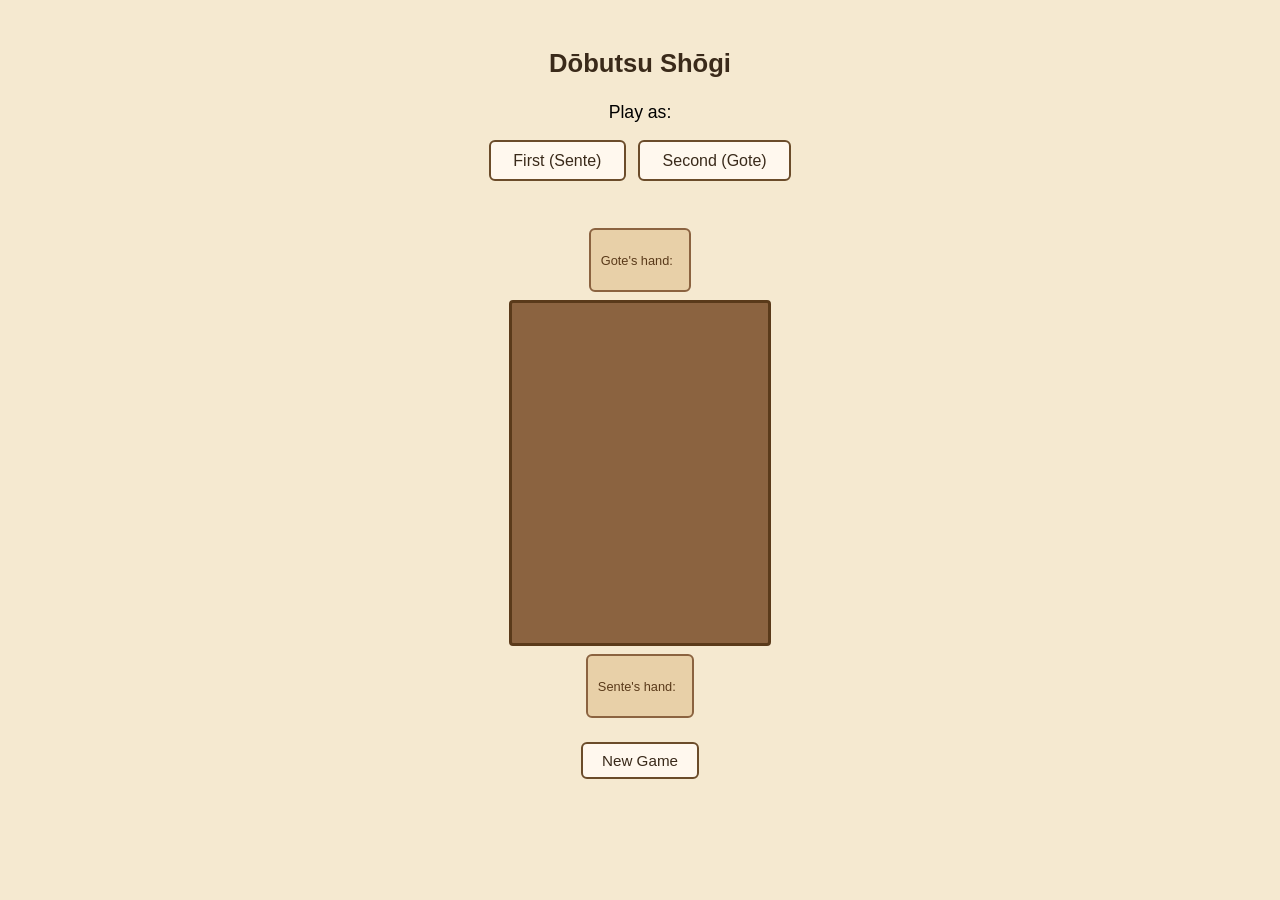
==== src/web/index.html @ 400ea5b1 "very very buggy gui prototype" ====
<!DOCTYPE html>
<html lang="en">
<head>
  <meta charset="UTF-8">
  <meta name="viewport" content="width=device-width, initial-scale=1.0">
  <title>Dōbutsu Shōgi</title>
  <link rel="stylesheet" href="style.css">
</head>
<body>
  <div id="app">
    <h1>Dōbutsu Shōgi</h1>

    <div id="setup-screen">
      <p>Play as:</p>
      <button id="btn-play-first">First (Sente)</button>
      <button id="btn-play-second">Second (Gote)</button>
    </div>

    <div id="game-screen" hidden>
      <div id="status-bar"></div>

      <!-- Gote's captured pieces (top) -->
      <div id="hand-gote" class="hand hand-gote">
        <span class="hand-label">Gote's hand:</span>
        <div class="hand-pieces"></div>
      </div>

      <!-- 3×4 board -->
      <div id="board">
        <!-- cells injected by JS, row 4 (top) first -->
      </div>

      <!-- Sente's captured pieces (bottom) -->
      <div id="hand-sente" class="hand hand-sente">
        <span class="hand-label">Sente's hand:</span>
        <div class="hand-pieces"></div>
      </div>

      <button id="btn-new-game">New Game</button>
    </div>
  </div>

  <script src="game.js"></script>
</body>
</html>
---- src/web/style.css ----
*, *::before, *::after { box-sizing: border-box; }

body {
  font-family: sans-serif;
  background: #f5e9d0;
  display: flex;
  justify-content: center;
  padding: 2rem 1rem;
  margin: 0;
}

#app {
  text-align: center;
}

h1 {
  font-size: 1.6rem;
  margin-bottom: 1.5rem;
  color: #3a2a1a;
}

/* ── Setup screen ─────────────────────────────────────────── */

#setup-screen p {
  font-size: 1.1rem;
  margin-bottom: 0.8rem;
}

#setup-screen button {
  margin: 0.25rem;
  padding: 0.6rem 1.4rem;
  font-size: 1rem;
  cursor: pointer;
  border: 2px solid #6b4c2a;
  border-radius: 6px;
  background: #fff8ee;
  color: #3a2a1a;
}

#setup-screen button:hover { background: #ffe8c0; }

/* ── Status bar ───────────────────────────────────────────── */

#game-screen {
  display: flex;
  flex-direction: column;
  align-items: center;
}

#status-bar {
  font-size: 1rem;
  min-height: 1.6em;
  margin-bottom: 0.6rem;
  color: #5a3a1a;
}

/* ── Board ────────────────────────────────────────────────── */

#board {
  display: grid;
  grid-template-columns: repeat(3, 80px);
  grid-template-rows: repeat(4, 80px);
  gap: 4px;
  background: #8b6340;
  padding: 4px;
  border: 3px solid #5a3a1a;
  border-radius: 4px;
  display: inline-grid;
}

.cell {
  background: #d4a96a;
  width: 80px;
  height: 80px;
  display: flex;
  align-items: center;
  justify-content: center;
  cursor: default;
  position: relative;
  border-radius: 2px;
}

.cell.selectable { cursor: pointer; }
.cell.selectable:hover { background: #e8c080; }

.cell.selected {
  background: #a8d080;
  outline: 3px solid #4a8a20;
}

.cell.reachable {
  background: #b8d8f8;
  cursor: pointer;
}
.cell.reachable:hover { background: #90c8f0; }

.cell.reachable::after {
  content: '';
  width: 22px;
  height: 22px;
  border-radius: 50%;
  background: rgba(30, 100, 200, 0.35);
  position: absolute;
}

/* Hide the dot when there's a piece to capture */
.cell.reachable .piece ~ ::after { display: none; }

/* ── Pieces ───────────────────────────────────────────────── */

.piece {
  width: 64px;
  height: 64px;
  user-select: none;
  pointer-events: none;
}

/* ── Hand areas ───────────────────────────────────────────── */

.hand {
  display: flex;
  align-items: center;
  gap: 0.4rem;
  padding: 0.4rem 0.6rem;
  background: #e8d0a8;
  border: 2px solid #8b6340;
  border-radius: 6px;
  margin: 0.5rem 0;
  min-height: 64px;
}

.hand-label {
  font-size: 0.8rem;
  color: #5a3a1a;
  white-space: nowrap;
}

.hand-pieces {
  display: flex;
  flex-wrap: wrap;
  gap: 4px;
}

.hand-piece {
  width: 52px;
  height: 52px;
  pointer-events: auto;
}

.hand-piece.selectable { cursor: pointer; }
.hand-piece.selectable:hover { filter: brightness(1.15); }
.hand-piece.selected { outline: 3px solid #4a8a20; border-radius: 4px; }

/* ── New game button ──────────────────────────────────────── */

#btn-new-game {
  margin-top: 1rem;
  padding: 0.5rem 1.2rem;
  font-size: 0.95rem;
  cursor: pointer;
  border: 2px solid #6b4c2a;
  border-radius: 6px;
  background: #fff8ee;
  color: #3a2a1a;
}

#btn-new-game:hover { background: #ffe8c0; }
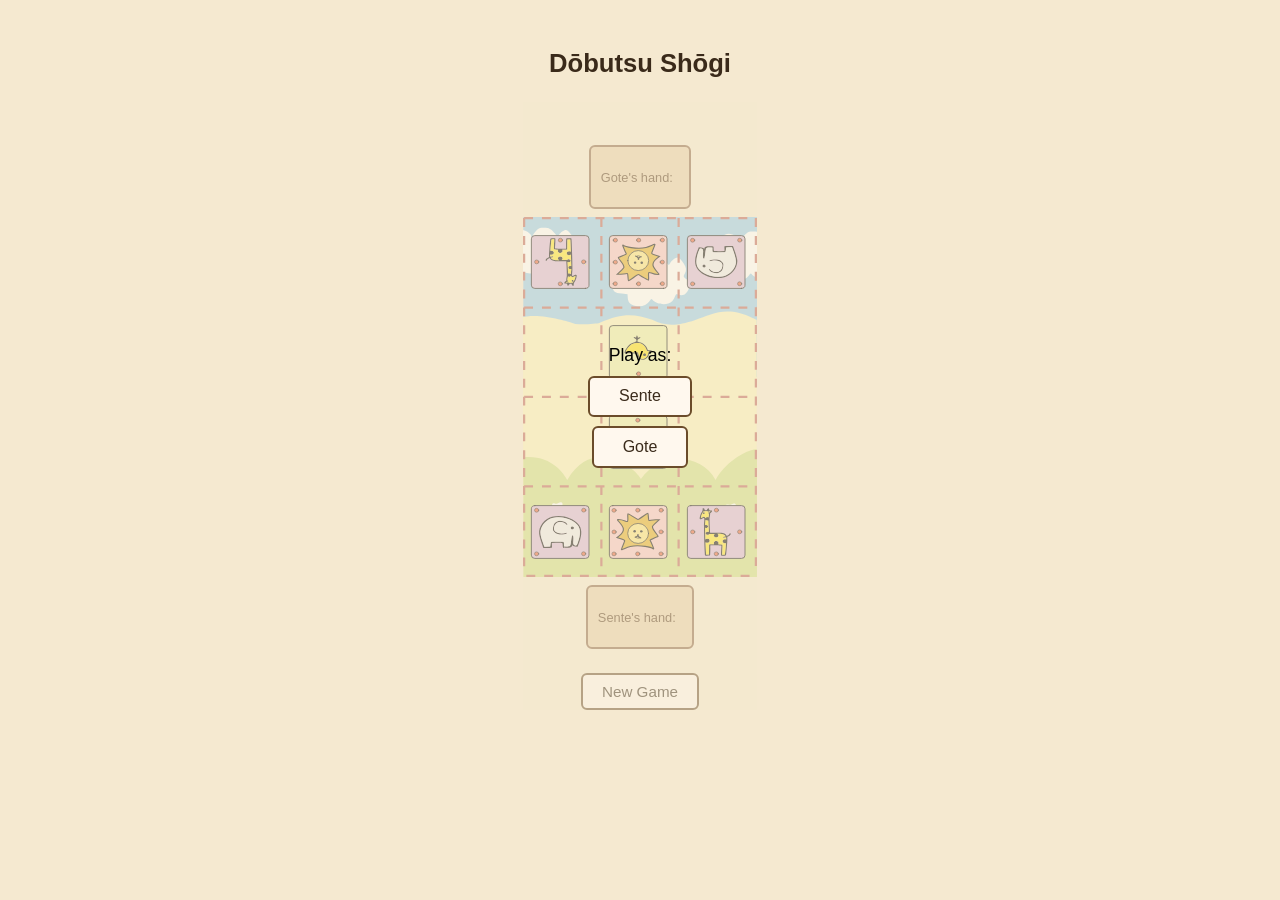
==== commit 620d0e0a: "GUI fixes" ====
--- a/src/web/index.html
+++ b/src/web/index.html
@@ -10,13 +10,7 @@
   <div id="app">
     <h1>Dōbutsu Shōgi</h1>
 
-    <div id="setup-screen">
-      <p>Play as:</p>
-      <button id="btn-play-first">First (Sente)</button>
-      <button id="btn-play-second">Second (Gote)</button>
-    </div>
-
-    <div id="game-screen" hidden>
+    <div id="game-screen">
       <div id="status-bar"></div>
 
       <!-- Gote's captured pieces (top) -->
@@ -27,6 +21,7 @@
 
       <!-- 3×4 board -->
       <div id="board">
+        <img id="board-bg" src="assets/board.svg" alt="">
         <!-- cells injected by JS, row 4 (top) first -->
       </div>
 
@@ -36,6 +31,13 @@
         <div class="hand-pieces"></div>
       </div>
 
+      <!-- Setup overlay: shown at start and after New Game -->
+      <div id="setup-screen">
+        <p>Play as:</p>
+        <button id="btn-play-first">Sente</button>
+        <button id="btn-play-second">Gote</button>
+      </div>
+
       <button id="btn-new-game">New Game</button>
     </div>
   </div>
--- a/src/web/style.css
+++ b/src/web/style.css
@@ -19,16 +19,30 @@
   color: #3a2a1a;
 }
 
-/* ── Setup screen ─────────────────────────────────────────── */
+/* ── Setup overlay ────────────────────────────────────────── */
+
+#setup-screen {
+  order: 2; /* sits in the flex column between the hands, over the board */
+  position: absolute;
+  inset: 0;
+  display: flex;
+  flex-direction: column;
+  align-items: center;
+  justify-content: center;
+  background: rgba(245, 233, 208, 0.55);
+  gap: 0.6rem;
+  z-index: 10;
+}
+
+#setup-screen.hidden { display: none; }
 
 #setup-screen p {
   font-size: 1.1rem;
-  margin-bottom: 0.8rem;
+  margin: 0;
 }
 
 #setup-screen button {
-  margin: 0.25rem;
-  padding: 0.6rem 1.4rem;
+  padding: 0.6rem 1.8rem;
   font-size: 1rem;
   cursor: pointer;
   border: 2px solid #6b4c2a;
@@ -45,7 +59,14 @@
   display: flex;
   flex-direction: column;
   align-items: center;
+  position: relative;
 }
+
+#status-bar    { order: 0; }
+#hand-gote     { order: 1; }
+#board         { order: 2; }
+#hand-sente    { order: 3; }
+#btn-new-game  { order: 4; }
 
 #status-bar {
   font-size: 1rem;
@@ -56,28 +77,38 @@
 
 /* ── Board ────────────────────────────────────────────────── */
 
+/* SVG grid is exactly 52×60 per cell (156×240 total); scale ×1.5 → 78×90 per cell */
 #board {
   display: grid;
-  grid-template-columns: repeat(3, 80px);
-  grid-template-rows: repeat(4, 80px);
-  gap: 4px;
-  background: #8b6340;
-  padding: 4px;
-  border: 3px solid #5a3a1a;
-  border-radius: 4px;
-  display: inline-grid;
+  grid-template-columns: repeat(3, 78px);
+  grid-template-rows: repeat(4, 90px);
+  position: relative;
+  overflow: hidden;
+  width: 234px;
+  height: 360px;
+}
+
+#board-bg {
+  position: absolute;
+  inset: 0;
+  width: 100%;
+  height: 100%;
+  pointer-events: none;
+  transition: transform 0.3s ease;
+}
+
+#board-bg.flipped {
+  transform: rotate(180deg);
 }
 
 .cell {
-  background: #d4a96a;
-  width: 80px;
-  height: 80px;
+  width: 78px;
+  height: 90px;
   display: flex;
   align-items: center;
   justify-content: center;
   cursor: default;
   position: relative;
-  border-radius: 2px;
 }
 
 .cell.selectable { cursor: pointer; }
@@ -109,8 +140,8 @@
 /* ── Pieces ───────────────────────────────────────────────── */
 
 .piece {
-  width: 64px;
-  height: 64px;
+  width: 70px;
+  height: 70px;
   user-select: none;
   pointer-events: none;
 }
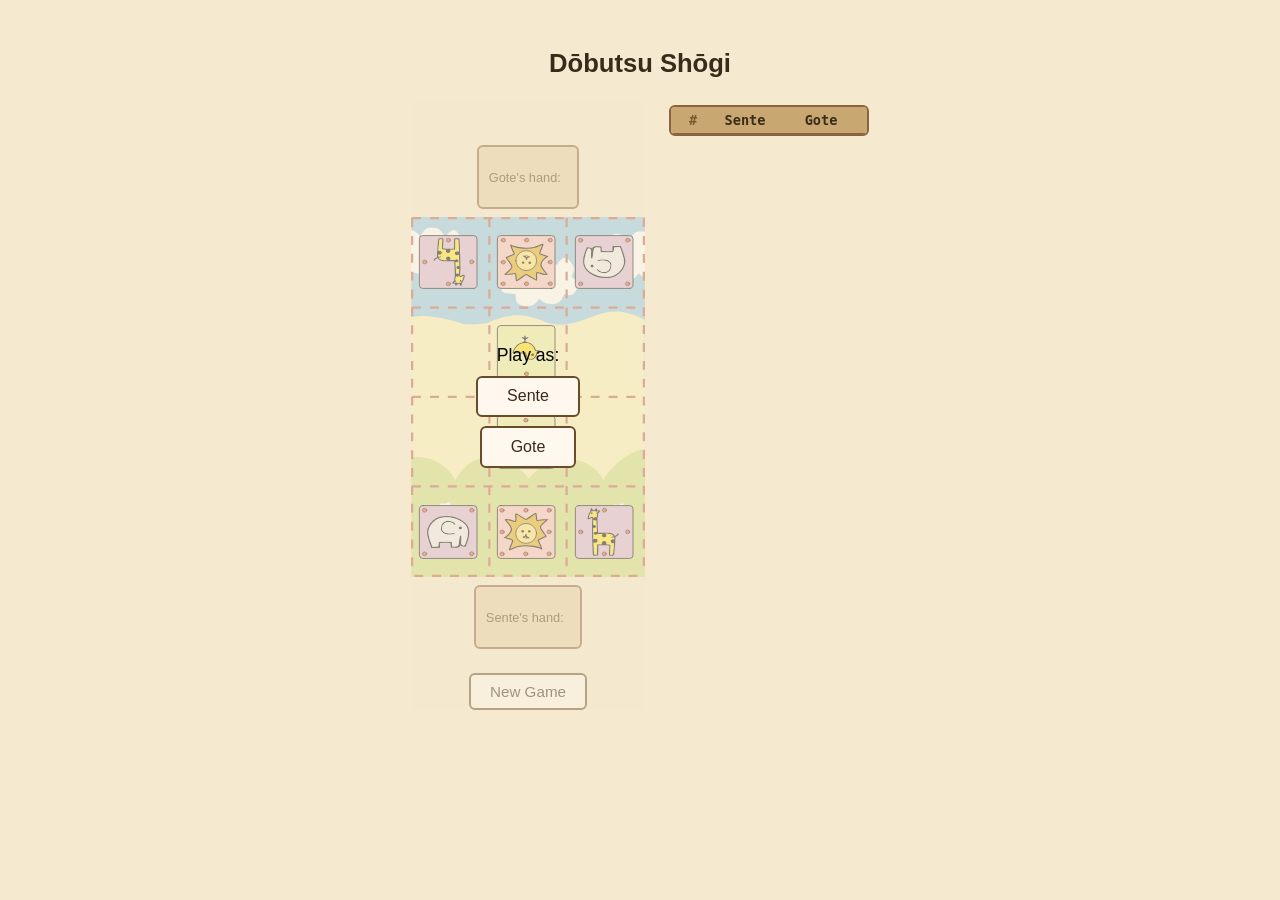
==== commit f3e9d2b8: "web: add scrollable game record panel Displays moves in a two-column (Sente/Gote) table to the right" ====
--- a/src/web/index.html
+++ b/src/web/index.html
@@ -10,6 +10,7 @@
   <div id="app">
     <h1>Dōbutsu Shōgi</h1>
 
+    <div id="main">
     <div id="game-screen">
       <div id="status-bar"></div>
 
@@ -40,6 +41,17 @@
 
       <button id="btn-new-game">New Game</button>
     </div>
+
+    <div id="game-record">
+      <div id="record-header">
+        <span class="record-col-num">#</span>
+        <span class="record-col-sente">Sente</span>
+        <span class="record-col-gote">Gote</span>
+      </div>
+      <div id="record-list"></div>
+    </div>
+
+    </div><!-- #main -->
   </div>
 
   <script src="game.js"></script>
--- a/src/web/style.css
+++ b/src/web/style.css
@@ -11,6 +11,13 @@
 
 #app {
   text-align: center;
+}
+
+#main {
+  display: flex;
+  flex-direction: row;
+  align-items: flex-start;
+  gap: 1.5rem;
 }
 
 h1 {
@@ -182,6 +189,42 @@
 .hand-piece.selectable:hover { filter: brightness(1.15); }
 .hand-piece.selected { outline: 3px solid #4a8a20; border-radius: 4px; }
 
+/* ── Game record ──────────────────────────────────────────── */
+
+#game-record {
+  width: 200px;
+  max-height: 520px;
+  overflow-y: auto;
+  background: #e8d0a8;
+  border: 2px solid #8b6340;
+  border-radius: 6px;
+  font-family: monospace;
+  font-size: 0.85rem;
+  color: #3a2a1a;
+  margin-top: 0.2rem;
+}
+
+#record-header {
+  display: flex;
+  padding: 0.3rem 0.5rem;
+  background: #c8a870;
+  border-bottom: 1px solid #8b6340;
+  font-weight: bold;
+  position: sticky;
+  top: 0;
+}
+
+.record-row {
+  display: flex;
+  padding: 0.15rem 0.5rem;
+}
+
+.record-row:nth-child(even) { background: rgba(0,0,0,0.05); }
+
+.record-col-num   { width: 28px; flex-shrink: 0; color: #7a5a2a; }
+.record-col-sente { width: 76px; flex-shrink: 0; }
+.record-col-gote  { width: 76px; flex-shrink: 0; }
+
 /* ── New game button ──────────────────────────────────────── */
 
 #btn-new-game {
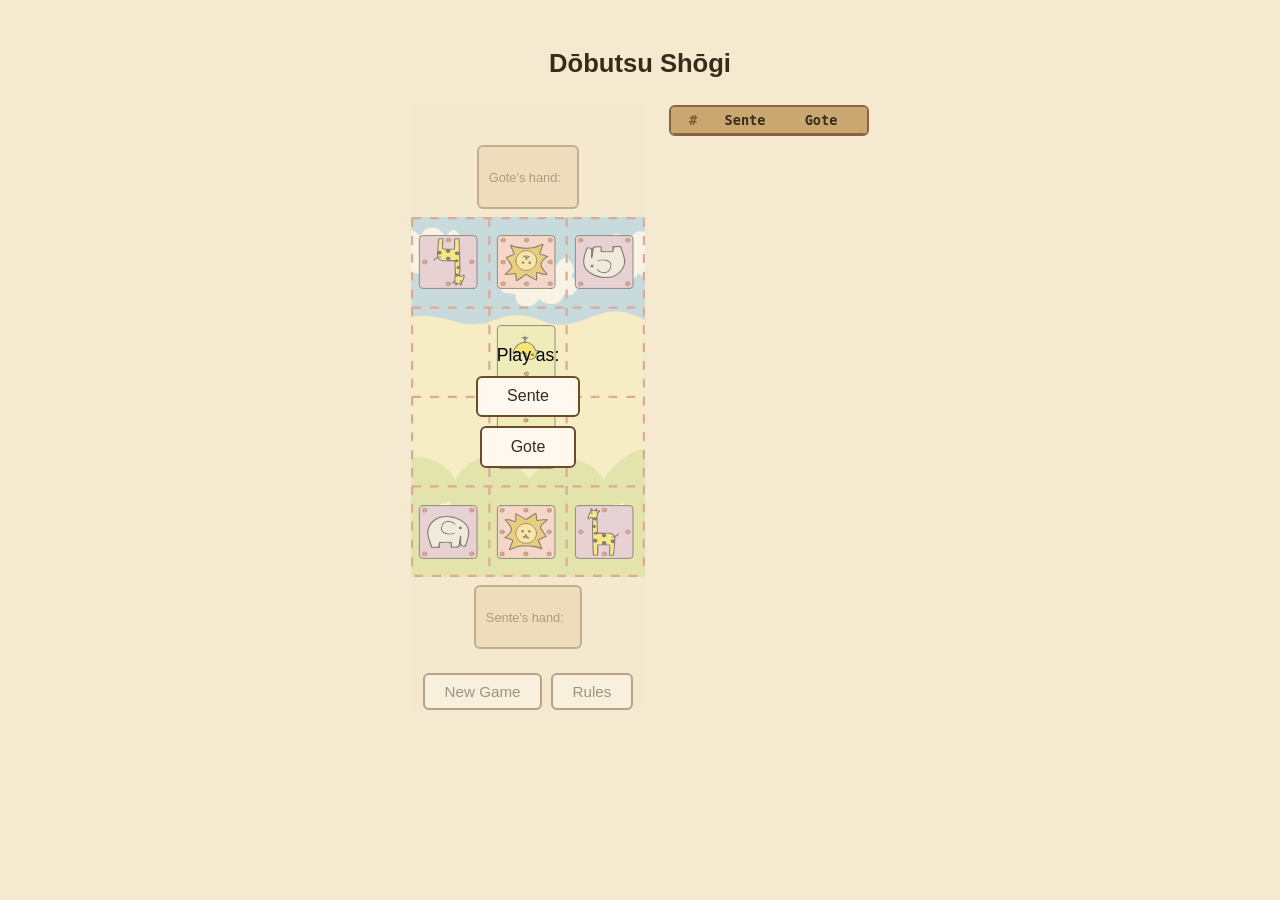
==== commit fa8785b1: "web: add Rules button alongside New Game Both buttons share styling and sit in a flex row (#btn-row)" ====
--- a/src/web/index.html
+++ b/src/web/index.html
@@ -39,7 +39,10 @@
         <button id="btn-play-second">Gote</button>
       </div>
 
-      <button id="btn-new-game">New Game</button>
+      <div id="btn-row">
+        <button id="btn-new-game">New Game</button>
+        <a id="btn-rules" href="https://en.wikipedia.org/wiki/D%C5%8Dbutsu_sh%C5%8Dgi" target="_blank" rel="noopener">Rules</a>
+      </div>
     </div>
 
     <div id="game-record">
--- a/src/web/style.css
+++ b/src/web/style.css
@@ -73,7 +73,7 @@
 #hand-gote     { order: 1; }
 #board         { order: 2; }
 #hand-sente    { order: 3; }
-#btn-new-game  { order: 4; }
+#btn-row       { order: 4; display: flex; gap: 0.6rem; margin-top: 1rem; }
 
 #status-bar {
   font-size: 1rem;
@@ -225,10 +225,10 @@
 .record-col-sente { width: 76px; flex-shrink: 0; }
 .record-col-gote  { width: 76px; flex-shrink: 0; }
 
-/* ── New game button ──────────────────────────────────────── */
-
-#btn-new-game {
-  margin-top: 1rem;
+/* ── New game + Rules buttons ─────────────────────────────── */
+
+#btn-new-game,
+#btn-rules {
   padding: 0.5rem 1.2rem;
   font-size: 0.95rem;
   cursor: pointer;
@@ -236,6 +236,9 @@
   border-radius: 6px;
   background: #fff8ee;
   color: #3a2a1a;
-}
-
-#btn-new-game:hover { background: #ffe8c0; }
+  text-decoration: none;
+  display: inline-block;
+}
+
+#btn-new-game:hover,
+#btn-rules:hover { background: #ffe8c0; }
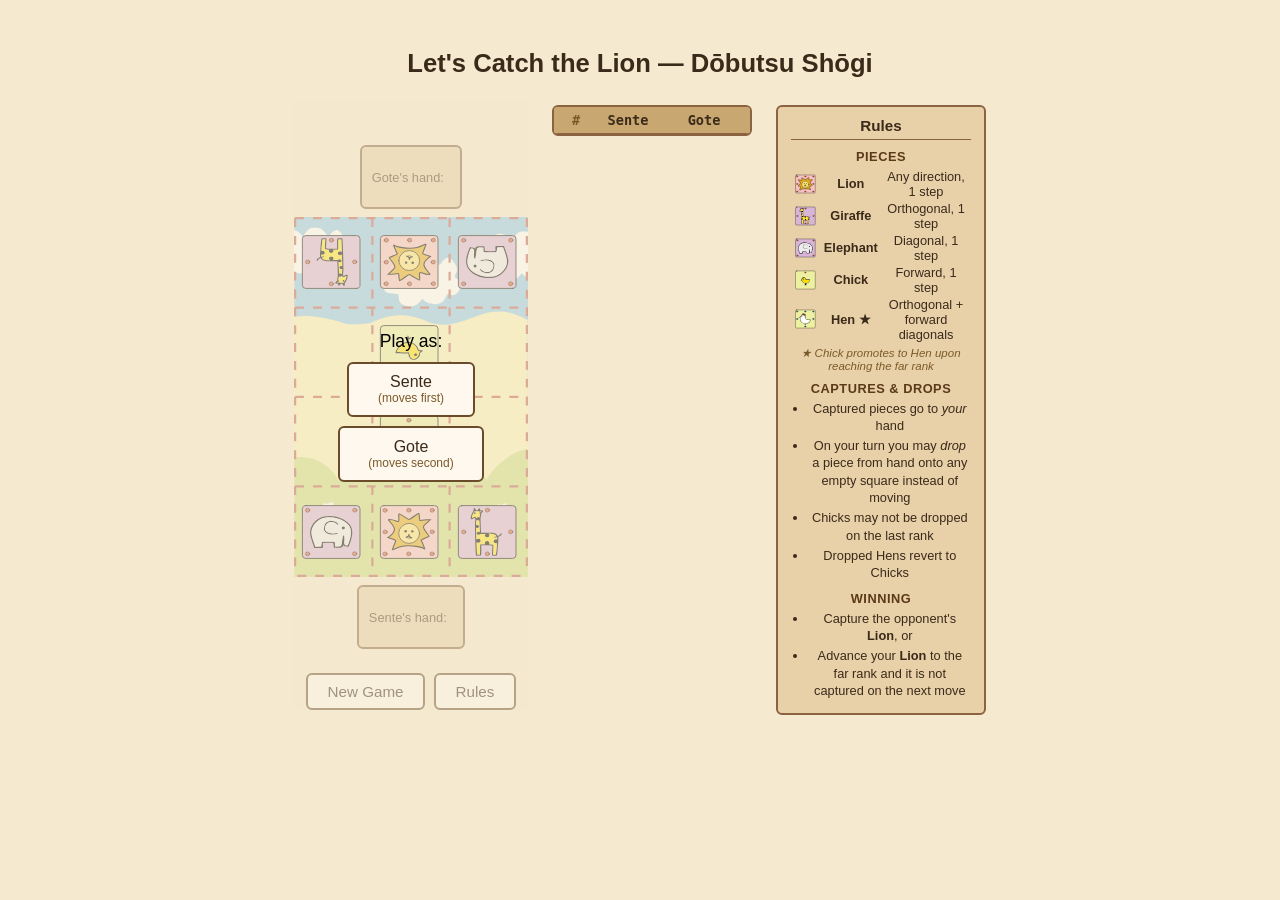
==== commit 509ae2e0: "UI improvements: game record with piece notation, rules card, last-move highlight - Game record now " ====
--- a/src/web/index.html
+++ b/src/web/index.html
@@ -3,12 +3,12 @@
 <head>
   <meta charset="UTF-8">
   <meta name="viewport" content="width=device-width, initial-scale=1.0">
-  <title>Dōbutsu Shōgi</title>
+  <title>Let's Catch the Lion — Dōbutsu Shōgi</title>
   <link rel="stylesheet" href="style.css">
 </head>
 <body>
   <div id="app">
-    <h1>Dōbutsu Shōgi</h1>
+    <h1>Let's Catch the Lion — Dōbutsu Shōgi</h1>
 
     <div id="main">
     <div id="game-screen">
@@ -35,8 +35,8 @@
       <!-- Setup overlay: shown at start and after New Game -->
       <div id="setup-screen">
         <p>Play as:</p>
-        <button id="btn-play-first">Sente</button>
-        <button id="btn-play-second">Gote</button>
+        <button id="btn-play-first">Sente <span class="btn-sub">(moves first)</span></button>
+        <button id="btn-play-second">Gote <span class="btn-sub">(moves second)</span></button>
       </div>
 
       <div id="btn-row">
@@ -54,6 +54,60 @@
       <div id="record-list"></div>
     </div>
 
+    <div id="rules-card">
+      <h2>Rules</h2>
+
+      <section>
+        <h3>Pieces</h3>
+        <table class="piece-table">
+          <tr>
+            <td><img src="assets/SenteL.svg" alt="Lion"></td>
+            <td><strong>Lion</strong></td>
+            <td>Any direction, 1 step</td>
+          </tr>
+          <tr>
+            <td><img src="assets/SenteG.svg" alt="Giraffe"></td>
+            <td><strong>Giraffe</strong></td>
+            <td>Orthogonal, 1 step</td>
+          </tr>
+          <tr>
+            <td><img src="assets/SenteE.svg" alt="Elephant"></td>
+            <td><strong>Elephant</strong></td>
+            <td>Diagonal, 1 step</td>
+          </tr>
+          <tr>
+            <td><img src="assets/SenteC.svg" alt="Chick"></td>
+            <td><strong>Chick</strong></td>
+            <td>Forward, 1 step</td>
+          </tr>
+          <tr>
+            <td><img src="assets/SenteH.svg" alt="Hen"></td>
+            <td><strong>Hen ★</strong></td>
+            <td>Orthogonal + forward diagonals</td>
+          </tr>
+        </table>
+        <p class="rules-note">★ Chick promotes to Hen upon reaching the far rank</p>
+      </section>
+
+      <section>
+        <h3>Captures &amp; Drops</h3>
+        <ul>
+          <li>Captured pieces go to <em>your</em> hand</li>
+          <li>On your turn you may <em>drop</em> a piece from hand onto any empty square instead of moving</li>
+          <li>Chicks may not be dropped on the last rank</li>
+          <li>Dropped Hens revert to Chicks</li>
+        </ul>
+      </section>
+
+      <section>
+        <h3>Winning</h3>
+        <ul>
+          <li>Capture the opponent's <strong>Lion</strong>, or</li>
+          <li>Advance your <strong>Lion</strong> to the far rank and it is not captured on the next move</li>
+        </ul>
+      </section>
+    </div>
+
     </div><!-- #main -->
   </div>
 
--- a/src/web/style.css
+++ b/src/web/style.css
@@ -59,6 +59,13 @@
 }
 
 #setup-screen button:hover { background: #ffe8c0; }
+
+.btn-sub {
+  display: block;
+  font-size: 0.75rem;
+  color: #7a5a2a;
+  font-weight: normal;
+}
 
 /* ── Status bar ───────────────────────────────────────────── */
 
@@ -132,6 +139,8 @@
 }
 .cell.reachable:hover { background: #90c8f0; }
 
+.cell.last-move { background: rgba(255, 200, 0, 0.35); }
+
 .cell.reachable::after {
   content: '';
   width: 22px;
@@ -225,6 +234,70 @@
 .record-col-sente { width: 76px; flex-shrink: 0; }
 .record-col-gote  { width: 76px; flex-shrink: 0; }
 
+/* ── Rules cheatsheet card ────────────────────────────────── */
+
+#rules-card {
+  width: 210px;
+  background: #e8d0a8;
+  border: 2px solid #8b6340;
+  border-radius: 6px;
+  padding: 0.6rem 0.8rem;
+  font-size: 0.8rem;
+  color: #3a2a1a;
+  align-self: flex-start;
+  margin-top: 0.2rem;
+}
+
+#rules-card h2 {
+  font-size: 0.95rem;
+  margin: 0 0 0.5rem;
+  padding-bottom: 0.3rem;
+  border-bottom: 1px solid #8b6340;
+  color: #3a2a1a;
+}
+
+#rules-card h3 {
+  font-size: 0.8rem;
+  margin: 0.55rem 0 0.25rem;
+  color: #5a3a1a;
+  text-transform: uppercase;
+  letter-spacing: 0.04em;
+}
+
+#rules-card section { margin-bottom: 0.3rem; }
+
+.piece-table {
+  border-collapse: collapse;
+  width: 100%;
+}
+
+.piece-table td {
+  padding: 1px 3px;
+  vertical-align: middle;
+}
+
+.piece-table td:first-child { width: 28px; }
+
+.piece-table img {
+  width: 24px;
+  height: 24px;
+  display: block;
+}
+
+.rules-note {
+  font-size: 0.72rem;
+  color: #7a5a2a;
+  margin: 0.2rem 0 0;
+  font-style: italic;
+}
+
+#rules-card ul {
+  margin: 0;
+  padding-left: 1.1rem;
+}
+
+#rules-card li { margin-bottom: 0.2rem; line-height: 1.35; }
+
 /* ── New game + Rules buttons ─────────────────────────────── */
 
 #btn-new-game,
